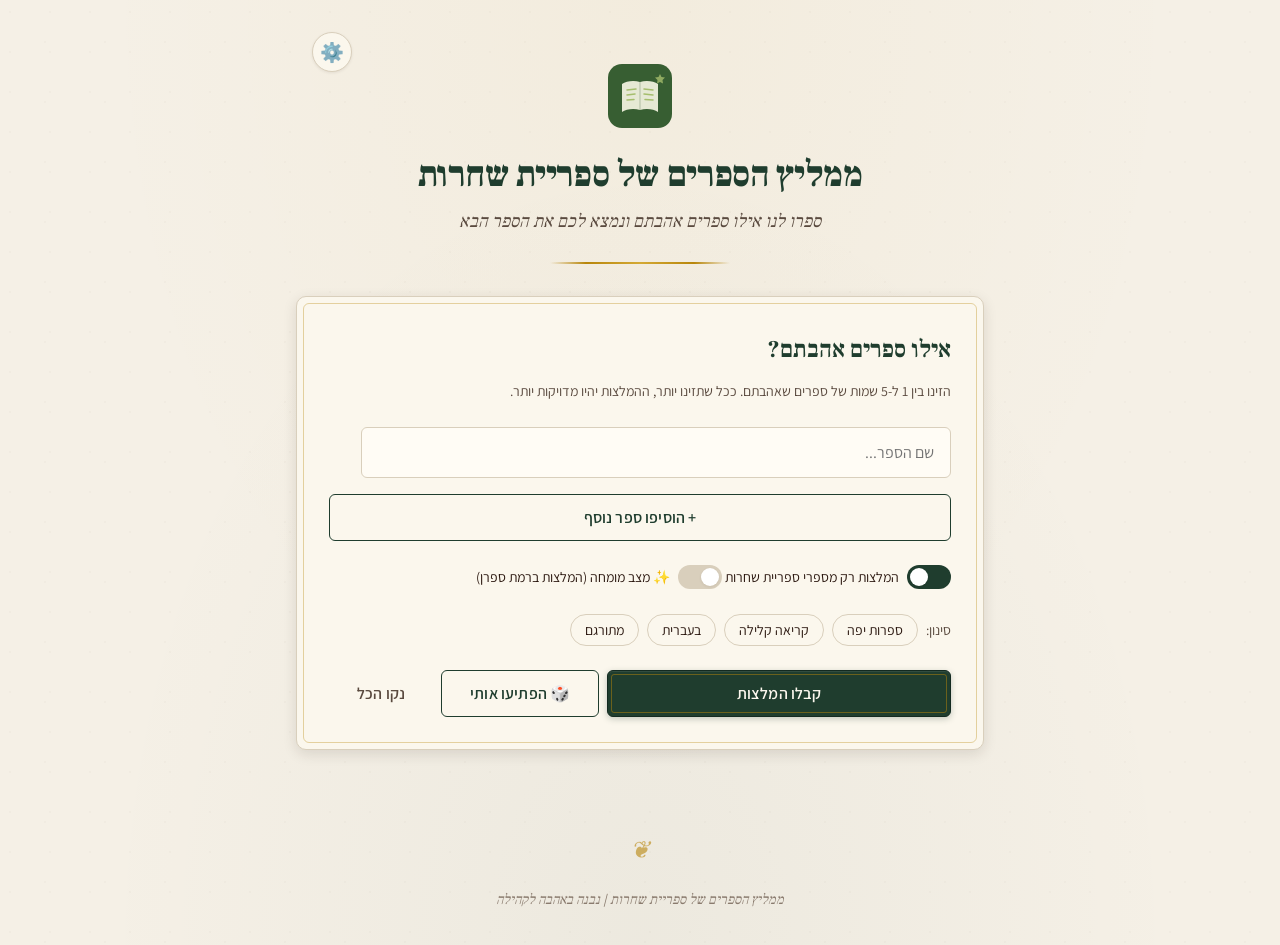
==== index.html @ 6444a29b "first comit" ====
<!DOCTYPE html>
<html lang="he" dir="rtl">
<head>
  <meta charset="UTF-8">
  <meta name="viewport" content="width=device-width, initial-scale=1.0">
  <title>ממליץ הספרים של ספריית שחרות</title>
  <link rel="preconnect" href="https://fonts.googleapis.com">
  <link rel="preconnect" href="https://fonts.gstatic.com" crossorigin>
  <link href="https://fonts.googleapis.com/css2?family=Frank+Ruhl+Libre:wght@400;500;700;900&family=Assistant:wght@400;500;600;700&display=swap" rel="stylesheet">
  <link rel="stylesheet" href="styles.css?v=4">
  <link rel="stylesheet" href="print.css" media="print">
</head>
<body>
  <div class="app">
    <!-- כותרת ראשית -->
    <header class="header">
      <button class="settings-btn" id="settingsBtn" title="הגדרות">⚙️</button>
      <div class="logo-area">
        <img src="assets/logo-placeholder.svg" alt="ספריית שחרות" class="logo" />
      </div>
      <h1>ממליץ הספרים של ספריית שחרות</h1>
      <p class="subtitle">ספרו לנו אילו ספרים אהבתם ונמצא לכם את הספר הבא</p>
    </header>

    <!-- מודאל ספר -->
    <div class="modal-overlay hidden" id="bookModal">
      <div class="modal book-modal">
        <div class="modal-header">
          <div class="book-modal-title-area">
            <h2 id="bookModalTitle"></h2>
            <p class="book-modal-author" id="bookModalAuthor"></p>
          </div>
          <button class="modal-close" id="bookModalClose">✕</button>
        </div>
        <div class="modal-body" id="bookModalBody"></div>
      </div>
    </div>

    <!-- מודאל הגדרות -->
    <div class="modal-overlay hidden" id="settingsModal">
      <div class="modal">
        <div class="modal-header">
          <h2>הגדרות מצב מומחה</h2>
          <button class="modal-close" id="modalCloseBtn">✕</button>
        </div>
        <div class="modal-body">
          <p class="modal-hint">
            מצב מומחה משתמש במודל שפה מתקדם כדי להפיק המלצות ברמת ספרן מקצועי. נדרש מפתח גישה אישי שיישמר רק בדפדפן שלכם.
          </p>
          <label class="modal-label">מפתח גישה</label>
          <input type="password" class="modal-input" id="apiKeyInput" placeholder="sk-ant-..." dir="ltr" />
          <p class="modal-warning">
            ⚠️ המפתח נשמר רק במחשב שלכם ונשלח ישירות מהדפדפן לשירות המודל. זוהי גרסת ניסוי - לפריסה ציבורית תידרש שכבת שרת ביניים.
          </p>
          <div class="modal-actions">
            <button class="btn btn-primary" id="saveKeyBtn">שמירה</button>
            <button class="btn btn-ghost" id="clearKeyBtn">מחיקת מפתח</button>
          </div>
          <p class="modal-status" id="keyStatus"></p>
        </div>
      </div>
    </div>

    <!-- אזור הזנת ספרים -->
    <main class="main">
      <section class="input-section">
        <h2>אילו ספרים אהבתם?</h2>
        <p class="input-hint">הזינו בין 1 ל-5 שמות של ספרים שאהבתם. ככל שתזינו יותר, ההמלצות יהיו מדויקות יותר.</p>

        <div class="book-inputs" id="bookInputs">
          <div class="book-input-row">
            <div class="input-wrapper">
              <input
                type="text"
                class="book-input"
                placeholder="שם הספר..."
                autocomplete="off"
                data-index="0"
              />
              <div class="autocomplete-list" data-index="0"></div>
            </div>
            <span class="match-status" data-index="0"></span>
          </div>
        </div>

        <button class="btn btn-secondary btn-add" id="addBookBtn">+ הוסיפו ספר נוסף</button>

        <div class="options-row">
          <label class="toggle-label">
            <input type="checkbox" id="libraryOnlyToggle" />
            <span class="toggle-switch"></span>
            <span class="toggle-text">המלצות רק מספרי ספריית שחרות</span>
          </label>
          <label class="toggle-label" id="aiModeWrapper">
            <input type="checkbox" id="aiModeToggle" />
            <span class="toggle-switch"></span>
            <span class="toggle-text">✨ מצב מומחה (המלצות ברמת ספרן)</span>
          </label>
        </div>

        <!-- פילטרים -->
        <div class="filters-row" id="filtersRow">
          <span class="filter-label">סינון:</span>
          <button class="filter-chip" data-filter="genre" data-value="ספרות יפה">ספרות יפה</button>
          <button class="filter-chip" data-filter="mood" data-value="קליל">קריאה קלילה</button>
          <button class="filter-chip" data-filter="language" data-value="עברית">בעברית</button>
          <button class="filter-chip" data-filter="language" data-value="translated">מתורגם</button>
        </div>

        <div class="action-row">
          <button class="btn btn-primary" id="getRecsBtn">קבלו המלצות</button>
          <button class="btn btn-secondary" id="randomBtn" title="הפתיעו אותי">🎲 הפתיעו אותי</button>
          <button class="btn btn-ghost" id="clearBtn">נקו הכל</button>
        </div>
      </section>

      <!-- מצב טעינה -->
      <section class="loading-section hidden" id="loadingSection">
        <div class="loading-spinner"></div>
        <p>מחפשים את הספרים המושלמים בשבילכם...</p>
      </section>

      <!-- תוצאות -->
      <section class="results-section hidden" id="resultsSection">
        <div class="results-header">
          <h2 id="resultsTitle">ההמלצות שלנו</h2>
          <p class="results-subtitle" id="resultsSubtitle"></p>
        </div>

        <div class="results-grid" id="resultsGrid">
          <!-- כרטיסי המלצות ייבנו דינמית -->
        </div>

        <div class="results-footer">
          <button class="btn btn-secondary" id="printBtn">🖨️ הדפסה</button>
          <button class="btn btn-ghost" id="tryAgainBtn">נסו שוב עם ספרים אחרים</button>
        </div>
      </section>

      <!-- מצב ריק / בעיה -->
      <section class="empty-section hidden" id="emptySection">
        <div class="empty-content">
          <p class="empty-icon">📚</p>
          <p class="empty-text" id="emptyText"></p>
          <button class="btn btn-secondary" id="emptyRetryBtn">נסו שוב</button>
        </div>
      </section>
    </main>

    <footer class="footer">
      <p>ממליץ הספרים של ספריית שחרות | נבנה באהבה לקהילה</p>
    </footer>
  </div>

  <!-- טעינת נתונים וקוד -->
  <script src="data/general_catalog.js"></script>
  <script src="data/local_library_merged.js?v=1"></script>
  <script src="data/embeddings_merged.js"></script>
  <script src="recommender.js?v=2"></script>
  <script src="app.js?v=17"></script>
</body>
</html>
---- styles.css ----
/* ============================================
   ממליץ הספרים של ספריית שחרות - עיצוב ראשי
   ============================================ */

/* --- משתני עיצוב : פלטת "ספרייה ישנה" --- */
:root {
  --color-bg: #f5f0e6;              /* נייר ישן */
  --color-bg-deep: #ede5d3;         /* נייר מעומעם */
  --color-surface: #fbf7ed;         /* דף ספר */
  --color-primary: #1f3d2e;         /* ירוק יער */
  --color-primary-light: #e6ebe2;
  --color-primary-dark: #142a20;
  --color-accent: #b8860b;          /* זהב עתיק */
  --color-accent-light: #d4a935;
  --color-accent-dark: #8a6508;
  --color-text: #2b1810;            /* חום כהה */
  --color-text-light: #5a4a3f;
  --color-text-muted: #8a7b6e;
  --color-border: #d9cfbc;
  --color-border-light: #e8ddc7;
  --color-success: #1f3d2e;
  --color-warning: #b8860b;
  --color-error: #8b2e1f;
  --color-library-badge: #1f3d2e;

  --radius-sm: 4px;
  --radius-md: 6px;
  --radius-lg: 10px;
  --shadow-sm: 0 1px 3px rgba(43,24,16,0.08);
  --shadow-md: 0 4px 14px rgba(43,24,16,0.12);
  --shadow-lg: 0 12px 36px rgba(43,24,16,0.18);
  --shadow-book: 0 2px 4px rgba(43,24,16,0.08), 0 12px 28px rgba(43,24,16,0.15);

  --font-main: "Assistant", "Segoe UI", "Arial", sans-serif;
  --font-serif: "Frank Ruhl Libre", "David", "Times New Roman", serif;
  --font-size-sm: 0.875rem;
  --font-size-base: 1rem;
  --font-size-lg: 1.125rem;
  --font-size-xl: 1.5rem;
  --font-size-2xl: 2.25rem;

  --space-xs: 0.25rem;
  --space-sm: 0.5rem;
  --space-md: 1rem;
  --space-lg: 1.5rem;
  --space-xl: 2rem;
  --space-2xl: 3rem;
}

/* --- איפוס ובסיס --- */
*, *::before, *::after {
  box-sizing: border-box;
  margin: 0;
  padding: 0;
}

html {
  font-size: 16px;
}

body {
  font-family: var(--font-main);
  background-color: var(--color-bg);
  background-image:
    radial-gradient(ellipse at top, rgba(184,134,11,0.04), transparent 60%),
    radial-gradient(ellipse at bottom, rgba(31,61,46,0.04), transparent 60%),
    /* טקסטורת נייר עדינה - נקודות פיזור */
    radial-gradient(circle at 25% 30%, rgba(43,24,16,0.02) 1px, transparent 1px),
    radial-gradient(circle at 75% 70%, rgba(43,24,16,0.02) 1px, transparent 1px);
  background-size: 100% 100%, 100% 100%, 40px 40px, 60px 60px;
  color: var(--color-text);
  line-height: 1.75;
  direction: rtl;
  min-height: 100vh;
}

/* --- מבנה כללי --- */
.app {
  max-width: 720px;
  margin: 0 auto;
  padding: var(--space-md);
  min-height: 100vh;
  display: flex;
  flex-direction: column;
}

/* --- כותרת --- */
.header {
  text-align: center;
  padding: var(--space-2xl) 0 var(--space-xl);
  position: relative;
}

.header::after {
  content: "";
  display: block;
  width: 180px;
  max-width: 60%;
  height: 2px;
  margin: var(--space-lg) auto 0;
  background: linear-gradient(
    to left,
    transparent 0%,
    var(--color-accent) 20%,
    var(--color-accent-light) 50%,
    var(--color-accent) 80%,
    transparent 100%
  );
  position: relative;
}

.logo-area {
  margin-bottom: var(--space-md);
}

.logo {
  width: 64px;
  height: 64px;
  filter: sepia(0.2);
}

.header h1 {
  font-family: var(--font-serif);
  font-size: var(--font-size-2xl);
  color: var(--color-primary);
  font-weight: 900;
  margin-bottom: var(--space-sm);
  line-height: 1.25;
  letter-spacing: -0.01em;
}

.subtitle {
  color: var(--color-text-light);
  font-size: var(--font-size-lg);
  font-style: italic;
  font-family: var(--font-serif);
  font-weight: 400;
}

/* --- חלק ראשי --- */
.main {
  flex: 1;
}

.input-section {
  background: var(--color-surface);
  border-radius: var(--radius-lg);
  padding: var(--space-xl);
  box-shadow: var(--shadow-md);
  border: 1px solid var(--color-border);
  position: relative;
}

/* מסגרת כפולה בסגנון ספר קלאסי */
.input-section::before {
  content: "";
  position: absolute;
  inset: 6px;
  border: 1px solid var(--color-accent);
  border-radius: calc(var(--radius-lg) - 4px);
  opacity: 0.35;
  pointer-events: none;
}

.input-section h2 {
  font-family: var(--font-serif);
  font-size: var(--font-size-xl);
  color: var(--color-primary);
  font-weight: 700;
  margin-bottom: var(--space-sm);
  position: relative;
}

.input-hint {
  color: var(--color-text-light);
  font-size: var(--font-size-sm);
  margin-bottom: var(--space-lg);
}

/* --- שדות הזנה --- */
.book-inputs {
  display: flex;
  flex-direction: column;
  gap: var(--space-md);
  margin-bottom: var(--space-md);
}

.book-input-row {
  display: flex;
  align-items: center;
  gap: var(--space-sm);
}

.input-wrapper {
  flex: 1;
  position: relative;
}

.book-input {
  width: 100%;
  padding: 14px 16px;
  font-size: var(--font-size-base);
  font-family: var(--font-main);
  border: 1.5px solid var(--color-border);
  border-radius: var(--radius-md);
  background: #fffcf5;
  color: var(--color-text);
  transition: all 0.25s ease;
  direction: rtl;
}

.book-input:focus {
  outline: none;
  border-color: var(--color-accent);
  box-shadow: 0 0 0 3px rgba(184,134,11,0.15), inset 0 1px 2px rgba(43,24,16,0.04);
  background: #ffffff;
}

.book-input.matched {
  border-color: var(--color-success);
}

.book-input.not-matched {
  border-color: var(--color-warning);
}

.match-status {
  font-size: var(--font-size-sm);
  min-width: 24px;
  text-align: center;
}

/* --- אוטוקומפליט --- */
.autocomplete-list {
  position: absolute;
  top: 100%;
  right: 0;
  left: 0;
  background: var(--color-surface);
  border: 1px solid var(--color-border);
  border-radius: var(--radius-sm);
  box-shadow: var(--shadow-md);
  z-index: 100;
  max-height: 200px;
  overflow-y: auto;
  display: none;
}

.autocomplete-list.visible {
  display: block;
}

.autocomplete-item {
  padding: 10px 14px;
  cursor: pointer;
  font-size: var(--font-size-sm);
  border-bottom: 1px solid var(--color-border-light);
  transition: background 0.15s;
}

.autocomplete-item:last-child {
  border-bottom: none;
}

.autocomplete-item:hover,
.autocomplete-item.active {
  background: var(--color-primary-light);
}

.autocomplete-item .ac-title {
  font-weight: 600;
}

.autocomplete-item .ac-author {
  color: var(--color-text-light);
  margin-right: var(--space-sm);
}

.autocomplete-item .ac-library {
  color: var(--color-library-badge);
  font-size: 0.75rem;
  margin-right: var(--space-xs);
}

/* --- כפתורים --- */
.btn {
  padding: 12px 28px;
  font-size: var(--font-size-base);
  font-family: var(--font-main);
  border: none;
  border-radius: var(--radius-md);
  cursor: pointer;
  transition: all 0.25s ease;
  font-weight: 600;
  white-space: nowrap;
  letter-spacing: 0.01em;
}

.btn-primary {
  background: var(--color-primary);
  color: #fbf7ed;
  box-shadow: 0 2px 6px rgba(31,61,46,0.25), inset 0 1px 0 rgba(255,255,255,0.08);
  border: 1px solid var(--color-primary-dark);
  position: relative;
}

.btn-primary::after {
  content: "";
  position: absolute;
  inset: 3px;
  border: 1px solid rgba(184,134,11,0.5);
  border-radius: 3px;
  pointer-events: none;
  transition: border-color 0.25s;
}

.btn-primary:hover {
  background: var(--color-primary-dark);
  box-shadow: 0 6px 16px rgba(31,61,46,0.35), inset 0 1px 0 rgba(255,255,255,0.1);
  transform: translateY(-1px);
}

.btn-primary:hover::after {
  border-color: rgba(212,169,53,0.8);
}

.btn-secondary {
  background: transparent;
  color: var(--color-primary);
  border: 1.5px solid var(--color-primary);
}

.btn-secondary:hover {
  background: var(--color-primary-light);
  border-color: var(--color-primary-dark);
}

.btn-ghost {
  background: transparent;
  color: var(--color-text-light);
}

.btn-ghost:hover {
  background: var(--color-border-light);
  color: var(--color-text);
}

.btn-add {
  width: 100%;
  margin-bottom: var(--space-lg);
}

/* --- מתג ספרייה בלבד --- */
.options-row {
  margin-bottom: var(--space-md);
}

.toggle-label {
  display: inline-flex;
  align-items: center;
  gap: var(--space-sm);
  cursor: pointer;
  font-size: var(--font-size-sm);
  user-select: none;
}

.toggle-label input[type="checkbox"] {
  display: none;
}

.toggle-switch {
  width: 44px;
  height: 24px;
  background: var(--color-border);
  border-radius: 12px;
  position: relative;
  transition: background 0.2s;
  flex-shrink: 0;
}

.toggle-switch::after {
  content: "";
  position: absolute;
  top: 3px;
  right: 3px;
  width: 18px;
  height: 18px;
  background: white;
  border-radius: 50%;
  transition: transform 0.2s;
  box-shadow: var(--shadow-sm);
}

.toggle-label input:checked + .toggle-switch {
  background: var(--color-primary);
}

.toggle-label input:checked + .toggle-switch::after {
  transform: translateX(-20px);
}

.toggle-text {
  color: var(--color-text);
}

/* --- פילטרים --- */
.filters-row {
  display: flex;
  align-items: center;
  gap: var(--space-sm);
  flex-wrap: wrap;
  margin-bottom: var(--space-lg);
}

.filter-label {
  font-size: var(--font-size-sm);
  color: var(--color-text-light);
}

.filter-chip {
  padding: 6px 14px;
  font-size: var(--font-size-sm);
  font-family: var(--font-main);
  background: var(--color-surface);
  border: 1px solid var(--color-border);
  border-radius: 20px;
  cursor: pointer;
  transition: all 0.2s;
  color: var(--color-text);
}

.filter-chip:hover {
  border-color: var(--color-primary);
  color: var(--color-primary);
}

.filter-chip.active {
  background: var(--color-primary);
  color: white;
  border-color: var(--color-primary);
}

/* --- שורת פעולות --- */
.action-row {
  display: flex;
  gap: var(--space-sm);
  flex-wrap: wrap;
}

.action-row .btn-primary {
  flex: 1;
  min-width: 160px;
}

/* --- מצב טעינה --- */
.loading-section {
  text-align: center;
  padding: var(--space-2xl);
}

.loading-spinner {
  width: 40px;
  height: 40px;
  border: 4px solid var(--color-border);
  border-top-color: var(--color-primary);
  border-radius: 50%;
  margin: 0 auto var(--space-md);
  animation: spin 0.8s linear infinite;
}

@keyframes spin {
  to { transform: rotate(360deg); }
}

.loading-section p {
  color: var(--color-text-light);
  font-size: var(--font-size-lg);
}

/* --- תוצאות --- */
.results-section {
  margin-top: var(--space-xl);
}

.results-header {
  text-align: center;
  margin-bottom: var(--space-xl);
}

.results-header h2 {
  font-family: var(--font-serif);
  font-size: var(--font-size-2xl);
  color: var(--color-primary);
  font-weight: 900;
}

.results-header::after {
  content: "";
  display: block;
  width: 140px;
  max-width: 50%;
  height: 2px;
  margin: var(--space-md) auto 0;
  background: linear-gradient(
    to left,
    transparent, var(--color-accent), transparent
  );
}

.results-subtitle {
  color: var(--color-text-light);
  font-size: var(--font-size-sm);
  margin-top: var(--space-xs);
}

.results-grid {
  display: flex;
  flex-direction: column;
  gap: var(--space-md);
}

/* --- כרטיס המלצה: אסתטיקת ספר עתיק --- */
.rec-card {
  background: var(--color-surface);
  background-image:
    linear-gradient(135deg, rgba(184,134,11,0.02) 0%, transparent 40%),
    linear-gradient(315deg, rgba(31,61,46,0.015) 0%, transparent 40%);
  border-radius: var(--radius-md);
  padding: var(--space-xl) var(--space-xl) var(--space-lg) calc(var(--space-xl) + 14px);
  box-shadow: var(--shadow-book);
  border: 1px solid var(--color-border);
  position: relative;
  transition: all 0.35s cubic-bezier(0.2, 0.8, 0.2, 1);
  overflow: hidden;
  animation: cardRise 0.6s cubic-bezier(0.2, 0.8, 0.2, 1) backwards;
}

.rec-card:nth-child(1) { animation-delay: 0.05s; }
.rec-card:nth-child(2) { animation-delay: 0.18s; }
.rec-card:nth-child(3) { animation-delay: 0.31s; }

@keyframes cardRise {
  from {
    opacity: 0;
    transform: translateY(24px);
  }
  to {
    opacity: 1;
    transform: translateY(0);
  }
}

/* שדרת ספר דקורטיבית בצד ימין */
.rec-card::before {
  content: "";
  position: absolute;
  top: 0;
  right: 0;
  bottom: 0;
  width: 6px;
  background: linear-gradient(
    to bottom,
    var(--color-primary) 0%,
    var(--color-primary-dark) 50%,
    var(--color-primary) 100%
  );
  box-shadow: inset -1px 0 0 rgba(184,134,11,0.4), inset 1px 0 0 rgba(0,0,0,0.2);
}

/* מסגרת פנימית זהב */
.rec-card::after {
  content: "";
  position: absolute;
  top: 10px;
  right: 16px;
  bottom: 10px;
  left: 10px;
  border: 1px solid var(--color-accent);
  border-radius: 3px;
  opacity: 0.25;
  pointer-events: none;
  transition: opacity 0.35s;
}

.rec-card:hover {
  box-shadow: 0 4px 8px rgba(43,24,16,0.1), 0 20px 44px rgba(43,24,16,0.22);
  transform: translateY(-4px);
  border-color: var(--color-accent);
}

.rec-card:hover::after {
  opacity: 0.6;
}

.rec-card-header {
  display: flex;
  justify-content: space-between;
  align-items: flex-start;
  gap: var(--space-md);
  margin-bottom: var(--space-sm);
  position: relative;
}

.rec-card-title {
  font-family: var(--font-serif);
  font-size: 1.35rem;
  font-weight: 700;
  color: var(--color-primary-dark);
  line-height: 1.3;
  letter-spacing: -0.005em;
}

.rec-card-author {
  color: var(--color-text-light);
  font-size: var(--font-size-sm);
  font-style: italic;
  font-family: var(--font-serif);
  margin-bottom: var(--space-md);
  padding-bottom: var(--space-md);
  border-bottom: 1px dashed var(--color-border);
  position: relative;
}

.rec-card-author::before {
  content: "✦";
  color: var(--color-accent);
  margin-left: 6px;
  font-size: 0.7em;
  vertical-align: 2px;
}

.rec-card-rank {
  width: 38px;
  height: 38px;
  background: radial-gradient(circle at 30% 30%, var(--color-accent-light), var(--color-accent-dark));
  color: #fbf7ed;
  border-radius: 50%;
  display: flex;
  align-items: center;
  justify-content: center;
  font-family: var(--font-serif);
  font-weight: 900;
  font-size: 1rem;
  flex-shrink: 0;
  box-shadow:
    0 2px 4px rgba(43,24,16,0.3),
    inset 0 1px 0 rgba(255,255,255,0.4),
    inset 0 -1px 0 rgba(0,0,0,0.2),
    0 0 0 2px var(--color-surface),
    0 0 0 3px var(--color-accent);
}

.rec-card-tags {
  display: flex;
  flex-wrap: wrap;
  gap: var(--space-xs);
  margin-bottom: var(--space-sm);
}

.rec-tag {
  padding: 3px 12px;
  font-size: 0.72rem;
  background: transparent;
  color: var(--color-text-light);
  border: 1px solid var(--color-border);
  border-radius: 12px;
  letter-spacing: 0.02em;
  text-transform: uppercase;
}

.rec-tag.library-tag {
  background: rgba(31,61,46,0.08);
  color: var(--color-library-badge);
  border-color: var(--color-primary);
  font-weight: 600;
}

.rec-tag.sub-genre-tag {
  background: rgba(184,134,11,0.1);
  color: var(--color-accent-dark);
  border-color: var(--color-accent);
  font-weight: 600;
}

.rec-card-reason {
  color: var(--color-text);
  font-size: var(--font-size-sm);
  line-height: 1.75;
  padding: var(--space-md) var(--space-md);
  background: rgba(184,134,11,0.06);
  border-radius: var(--radius-sm);
  border-right: 3px solid var(--color-accent);
  font-style: italic;
  font-family: var(--font-serif);
  position: relative;
}

.rec-card-reason::before {
  content: "״";
  position: absolute;
  top: -4px;
  right: 8px;
  font-family: var(--font-serif);
  font-size: 2rem;
  color: var(--color-accent);
  opacity: 0.35;
  line-height: 1;
}

.rec-card-description {
  margin-top: var(--space-md);
  padding: var(--space-md) var(--space-md);
  background: rgba(31,61,46,0.04);
  border-radius: var(--radius-sm);
  border-right: 2px solid var(--color-primary-light);
}

.rec-card-description .desc-text {
  color: var(--color-text-light);
  font-size: var(--font-size-sm);
  line-height: 1.75;
  margin: 0;
}

.rec-card-description .desc-toggle {
  background: none;
  border: none;
  color: var(--color-primary);
  font-size: 0.75rem;
  font-weight: 600;
  cursor: pointer;
  padding: 0;
  margin-top: 4px;
  font-family: inherit;
}

.rec-card-description .desc-toggle:hover {
  text-decoration: underline;
}

.rec-card-shelf {
  margin-top: var(--space-sm);
  font-size: 0.75rem;
  color: var(--color-primary);
  font-weight: 600;
}

/* --- תוצאות - פוטר --- */
.results-footer {
  display: flex;
  justify-content: center;
  gap: var(--space-sm);
  margin-top: var(--space-xl);
  flex-wrap: wrap;
}

/* --- כפתור הגדרות --- */
.settings-btn {
  position: absolute;
  top: var(--space-md);
  left: var(--space-md);
  background: var(--color-surface);
  border: 1px solid var(--color-border);
  border-radius: 50%;
  width: 40px;
  height: 40px;
  font-size: 1.2rem;
  cursor: pointer;
  box-shadow: var(--shadow-sm);
  transition: transform 0.2s, box-shadow 0.2s;
}
.settings-btn:hover {
  transform: rotate(30deg);
  box-shadow: var(--shadow-md);
}
.header {
  position: relative;
}

/* --- מודאל --- */
.modal-overlay {
  position: fixed;
  inset: 0;
  background: rgba(0,0,0,0.5);
  display: flex;
  align-items: center;
  justify-content: center;
  z-index: 1000;
  padding: var(--space-md);
}
.modal-overlay.hidden {
  display: none;
}
.modal {
  background: var(--color-surface);
  border-radius: var(--radius-lg);
  max-width: 500px;
  width: 100%;
  box-shadow: var(--shadow-lg, 0 10px 40px rgba(0,0,0,0.2));
  max-height: 90vh;
  overflow-y: auto;
}
.modal-header {
  display: flex;
  justify-content: space-between;
  align-items: center;
  padding: var(--space-lg);
  border-bottom: 1px solid var(--color-border);
}
.modal-header h2 {
  margin: 0;
  font-size: 1.3rem;
}
.modal-close {
  background: none;
  border: none;
  font-size: 1.3rem;
  cursor: pointer;
  color: var(--color-text-light);
}
.modal-body {
  padding: var(--space-lg);
}
.modal-hint {
  color: var(--color-text-light);
  line-height: 1.7;
  margin-bottom: var(--space-md);
}
.modal-label {
  display: block;
  font-weight: 600;
  margin-bottom: var(--space-xs);
}
.modal-input {
  width: 100%;
  padding: var(--space-sm) var(--space-md);
  border: 1px solid var(--color-border);
  border-radius: var(--radius-sm);
  font-family: monospace;
  font-size: 0.85rem;
  box-sizing: border-box;
}
.modal-warning {
  background: #fff8e1;
  border-right: 3px solid var(--color-warning);
  padding: var(--space-sm) var(--space-md);
  border-radius: var(--radius-sm);
  font-size: 0.85rem;
  margin: var(--space-md) 0;
  line-height: 1.6;
}
.modal-actions {
  display: flex;
  gap: var(--space-sm);
  margin-top: var(--space-md);
}
.modal-status {
  margin-top: var(--space-sm);
  font-size: 0.85rem;
  color: var(--color-success);
  min-height: 1.2em;
}
.modal-status.error {
  color: var(--color-error);
}

/* --- מצב מומחה --- */
.ai-rec-card {
  border-right: 4px solid #9b59b6;
}
.ai-badge {
  display: inline-block;
  background: linear-gradient(135deg, #9b59b6, #6a4c93);
  color: white;
  padding: 2px 8px;
  border-radius: 10px;
  font-size: 0.7rem;
  font-weight: 700;
  margin-right: var(--space-xs);
}

/* --- מצב ריק --- */
.empty-section {
  margin-top: var(--space-xl);
}

.empty-content {
  text-align: center;
  padding: var(--space-2xl);
  background: var(--color-surface);
  border-radius: var(--radius-lg);
  box-shadow: var(--shadow-sm);
}

.empty-icon {
  font-size: 3rem;
  margin-bottom: var(--space-md);
}

.empty-text {
  color: var(--color-text-light);
  font-size: var(--font-size-lg);
  margin-bottom: var(--space-lg);
  line-height: 1.7;
}

/* --- פוטר --- */
.footer {
  text-align: center;
  padding: var(--space-xl) 0 var(--space-md);
  color: var(--color-text-muted);
  font-size: var(--font-size-sm);
  font-family: var(--font-serif);
  font-style: italic;
  position: relative;
  margin-top: var(--space-2xl);
}

.footer::before {
  content: "❦";
  display: block;
  color: var(--color-accent);
  font-size: 1.5rem;
  margin-bottom: var(--space-md);
  opacity: 0.6;
}

/* --- עזר --- */
.hidden {
  display: none !important;
}

/* --- רספונסיבי --- */
@media (max-width: 600px) {
  .header h1 {
    font-size: 1.5rem;
  }

  .subtitle {
    font-size: var(--font-size-base);
  }

  .input-section {
    padding: var(--space-lg) var(--space-md);
  }

  .action-row {
    flex-direction: column;
  }

  .action-row .btn {
    width: 100%;
  }

  .rec-card {
    padding: var(--space-md);
  }

  .filters-row {
    gap: var(--space-xs);
  }
}

/* ============================================
   ספרים דומים — strip בכרטיס
   ============================================ */

.rec-card-similar {
  display: flex;
  flex-wrap: wrap;
  align-items: center;
  gap: 5px;
  margin-top: var(--space-sm);
  padding-top: var(--space-sm);
  border-top: 1px dashed var(--color-border);
}

.similar-label {
  font-size: 0.7rem;
  color: var(--color-text-muted);
  flex-shrink: 0;
  margin-left: 2px;
  font-style: italic;
}

.similar-chip {
  display: inline-block;
  background: var(--color-bg-deep);
  border: 1px solid var(--color-border);
  border-radius: var(--radius-sm);
  padding: 2px 8px;
  font-size: 0.7rem;
  color: var(--color-primary);
  cursor: pointer;
  font-family: var(--font-main);
  transition: background 0.15s, border-color 0.15s, color 0.15s;
  white-space: nowrap;
  max-width: 160px;
  overflow: hidden;
  text-overflow: ellipsis;
  line-height: 1.6;
}

.similar-chip:hover {
  background: var(--color-primary-light);
  border-color: var(--color-primary);
  color: var(--color-primary-dark);
}

/* ============================================
   מודאל ספר
   ============================================ */

.book-modal {
  max-width: 560px;
  width: 92vw;
  max-height: 82vh;
  overflow-y: auto;
}

.book-modal-title-area {
  flex: 1;
  min-width: 0;
}

.book-modal-title-area h2 {
  font-family: var(--font-serif);
  font-size: 1.3rem;
  font-weight: 700;
  color: var(--color-text);
  line-height: 1.3;
  margin-bottom: 2px;
}

.book-modal-author {
  color: var(--color-text-light);
  font-size: var(--font-size-sm);
  font-style: italic;
  margin: 0;
}

.book-modal-author::before {
  content: "✦";
  color: var(--color-accent);
  margin-left: 5px;
}

.book-modal-tags {
  display: flex;
  flex-wrap: wrap;
  gap: var(--space-xs);
  margin-bottom: var(--space-sm);
}

.book-modal-shelf {
  font-size: 0.8rem;
  color: var(--color-primary);
  margin-bottom: var(--space-sm);
}

.book-modal-desc {
  padding: var(--space-md);
  background: rgba(31,61,46,0.04);
  border-radius: var(--radius-md);
  border-right: 2px solid var(--color-primary-light);
  margin-bottom: var(--space-md);
}

.book-modal-desc p {
  color: var(--color-text-light);
  font-size: var(--font-size-sm);
  line-height: 1.8;
  margin: 0;
}

.book-modal-similar {
  border-top: 1px dashed var(--color-border);
  padding-top: var(--space-sm);
}

.similar-section-label {
  font-size: 0.72rem;
  color: var(--color-text-muted);
  font-style: italic;
  margin-bottom: 6px;
}

.similar-chips-row {
  display: flex;
  flex-wrap: wrap;
  gap: 5px;
}
---- print.css ----
/* עיצוב להדפסה */
@media print {
  body {
    background: white;
    font-size: 12pt;
  }

  .app {
    max-width: 100%;
    padding: 0;
  }

  .header {
    padding: 1rem 0;
  }

  .logo {
    width: 40px;
    height: 40px;
  }

  .input-section,
  .loading-section,
  .empty-section,
  .results-footer,
  .footer,
  .filters-row,
  .action-row,
  .btn-add,
  .options-row {
    display: none !important;
  }

  .results-section {
    margin-top: 0 !important;
  }

  .rec-card {
    break-inside: avoid;
    box-shadow: none;
    border: 1px solid #ccc;
    margin-bottom: 0.5rem;
  }

  .rec-card:hover {
    box-shadow: none;
  }
}
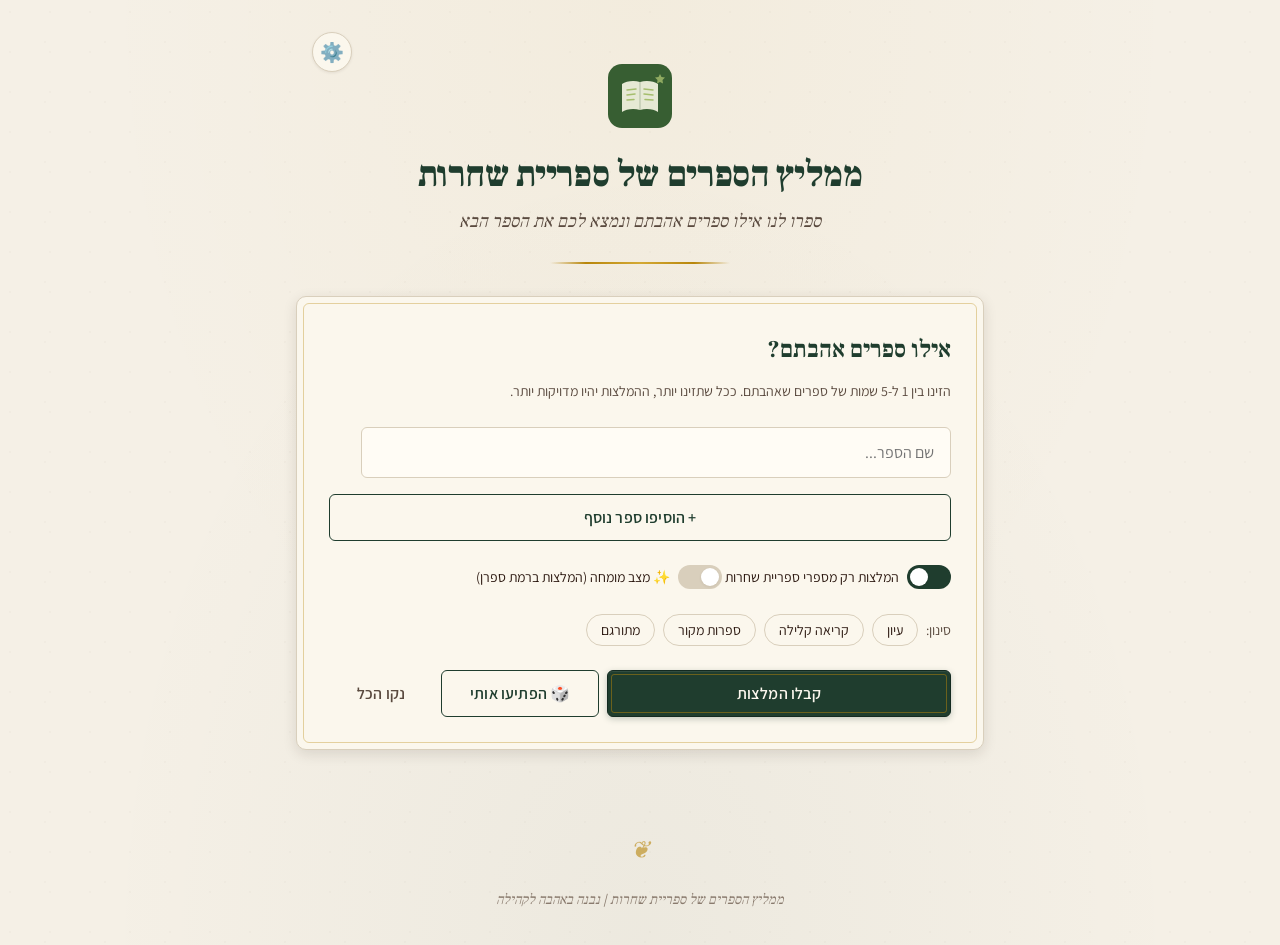
==== commit 068b43dd: "filters: replace ספרות יפה with עיון, בעברית with ספרות מקור" ====
--- a/index.html
+++ b/index.html
@@ -101,9 +101,9 @@
         <!-- פילטרים -->
         <div class="filters-row" id="filtersRow">
           <span class="filter-label">סינון:</span>
-          <button class="filter-chip" data-filter="genre" data-value="ספרות יפה">ספרות יפה</button>
+          <button class="filter-chip" data-filter="genre" data-value="עיון">עיון</button>
           <button class="filter-chip" data-filter="mood" data-value="קליל">קריאה קלילה</button>
-          <button class="filter-chip" data-filter="language" data-value="עברית">בעברית</button>
+          <button class="filter-chip" data-filter="origin" data-value="ישראלית">ספרות מקור</button>
           <button class="filter-chip" data-filter="language" data-value="translated">מתורגם</button>
         </div>
 
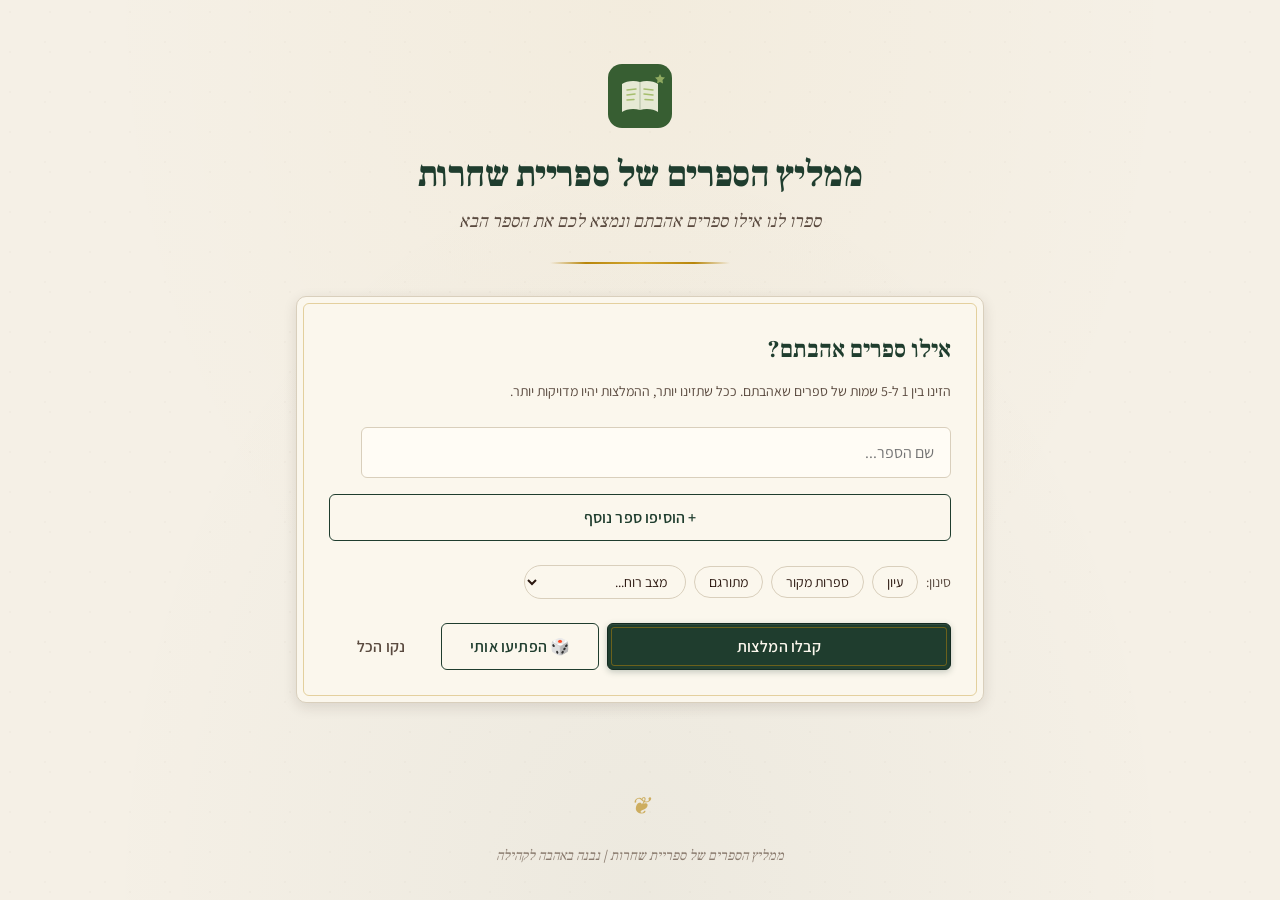
==== commit 25bec2a6: "UI: הסרת toggles מומחה וספרייה, הוספת תפריט מצב רוח - הוסר toggle "המלצות רק מספריית שחרות" - הוסר t" ====
--- a/index.html
+++ b/index.html
@@ -14,7 +14,6 @@
   <div class="app">
     <!-- כותרת ראשית -->
     <header class="header">
-      <button class="settings-btn" id="settingsBtn" title="הגדרות">⚙️</button>
       <div class="logo-area">
         <img src="assets/logo-placeholder.svg" alt="ספריית שחרות" class="logo" />
       </div>
@@ -33,31 +32,6 @@
           <button class="modal-close" id="bookModalClose">✕</button>
         </div>
         <div class="modal-body" id="bookModalBody"></div>
-      </div>
-    </div>
-
-    <!-- מודאל הגדרות -->
-    <div class="modal-overlay hidden" id="settingsModal">
-      <div class="modal">
-        <div class="modal-header">
-          <h2>הגדרות מצב מומחה</h2>
-          <button class="modal-close" id="modalCloseBtn">✕</button>
-        </div>
-        <div class="modal-body">
-          <p class="modal-hint">
-            מצב מומחה משתמש במודל שפה מתקדם כדי להפיק המלצות ברמת ספרן מקצועי. נדרש מפתח גישה אישי שיישמר רק בדפדפן שלכם.
-          </p>
-          <label class="modal-label">מפתח גישה</label>
-          <input type="password" class="modal-input" id="apiKeyInput" placeholder="sk-ant-..." dir="ltr" />
-          <p class="modal-warning">
-            ⚠️ המפתח נשמר רק במחשב שלכם ונשלח ישירות מהדפדפן לשירות המודל. זוהי גרסת ניסוי - לפריסה ציבורית תידרש שכבת שרת ביניים.
-          </p>
-          <div class="modal-actions">
-            <button class="btn btn-primary" id="saveKeyBtn">שמירה</button>
-            <button class="btn btn-ghost" id="clearKeyBtn">מחיקת מפתח</button>
-          </div>
-          <p class="modal-status" id="keyStatus"></p>
-        </div>
       </div>
     </div>
 
@@ -85,26 +59,33 @@
 
         <button class="btn btn-secondary btn-add" id="addBookBtn">+ הוסיפו ספר נוסף</button>
 
-        <div class="options-row">
-          <label class="toggle-label">
-            <input type="checkbox" id="libraryOnlyToggle" />
-            <span class="toggle-switch"></span>
-            <span class="toggle-text">המלצות רק מספרי ספריית שחרות</span>
-          </label>
-          <label class="toggle-label" id="aiModeWrapper">
-            <input type="checkbox" id="aiModeToggle" />
-            <span class="toggle-switch"></span>
-            <span class="toggle-text">✨ מצב מומחה (המלצות ברמת ספרן)</span>
-          </label>
-        </div>
-
         <!-- פילטרים -->
         <div class="filters-row" id="filtersRow">
           <span class="filter-label">סינון:</span>
           <button class="filter-chip" data-filter="genre" data-value="עיון">עיון</button>
-          <button class="filter-chip" data-filter="mood" data-value="קליל">קריאה קלילה</button>
           <button class="filter-chip" data-filter="origin" data-value="ישראלית">ספרות מקור</button>
           <button class="filter-chip" data-filter="language" data-value="translated">מתורגם</button>
+          <select class="filter-select" id="moodSelect">
+            <option value="">מצב רוח...</option>
+            <option value="אבסורדי וייחודי">אבסורדי וייחודי</option>
+            <option value="אינטנסיבי ומציף">אינטנסיבי ומציף</option>
+            <option value="אפי ועשיר">אפי ועשיר</option>
+            <option value="אקשן ועוצמה">אקשן ועוצמה</option>
+            <option value="דיסטופי">דיסטופי</option>
+            <option value="הומוריסטי">הומוריסטי</option>
+            <option value="כבד ומעמיק">כבד ומעמיק</option>
+            <option value="מחמם לב">מחמם לב</option>
+            <option value="מסתורי ואטמוספרי">מסתורי ואטמוספרי</option>
+            <option value="מפחיד ומאיים">מפחיד ומאיים</option>
+            <option value="מרגש ומעורר השראה">מרגש ומעורר השראה</option>
+            <option value="מתח וסאספנס">מתח וסאספנס</option>
+            <option value="נוסטלגי ומרגיע">נוסטלגי ומרגיע</option>
+            <option value="עצוב ומרגש">עצוב ומרגש</option>
+            <option value="פילוסופי-רעיוני">פילוסופי-רעיוני</option>
+            <option value="פנימי ואינטרוספקטיבי">פנימי ואינטרוספקטיבי</option>
+            <option value="קליל ומהנה">קליל ומהנה</option>
+            <option value="רומנטי">רומנטי</option>
+          </select>
         </div>
 
         <div class="action-row">
--- a/styles.css
+++ b/styles.css
@@ -440,6 +440,28 @@
   border-color: var(--color-primary);
 }
 
+.filter-select {
+  padding: 6px 14px;
+  font-size: var(--font-size-sm);
+  font-family: var(--font-main);
+  background: var(--color-surface);
+  border: 1px solid var(--color-border);
+  border-radius: 20px;
+  cursor: pointer;
+  color: var(--color-text);
+  direction: rtl;
+  transition: border-color 0.2s;
+}
+
+.filter-select:hover {
+  border-color: var(--color-primary);
+}
+
+.filter-select:focus {
+  outline: none;
+  border-color: var(--color-primary);
+}
+
 /* --- שורת פעולות --- */
 .action-row {
   display: flex;
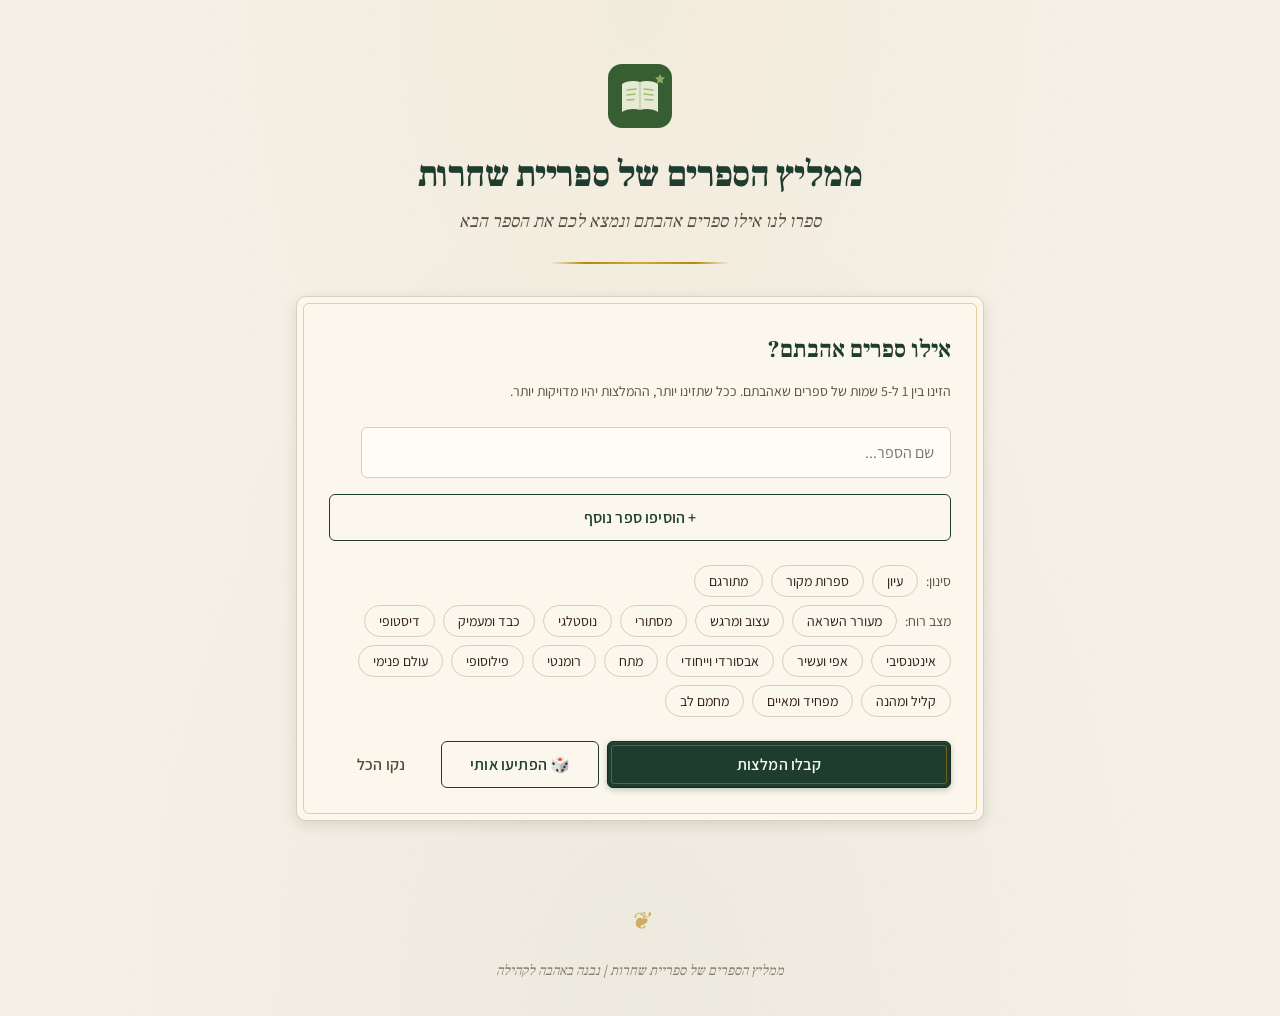
==== commit cc810d6d: "UI: chips row for mood + rename mood values in data - Renamed 9 mood values across 1858 books - Repl" ====
--- a/index.html
+++ b/index.html
@@ -65,27 +65,25 @@
           <button class="filter-chip" data-filter="genre" data-value="עיון">עיון</button>
           <button class="filter-chip" data-filter="origin" data-value="ישראלית">ספרות מקור</button>
           <button class="filter-chip" data-filter="language" data-value="translated">מתורגם</button>
-          <select class="filter-select" id="moodSelect">
-            <option value="">מצב רוח...</option>
-            <option value="אבסורדי וייחודי">אבסורדי וייחודי</option>
-            <option value="אינטנסיבי ומציף">אינטנסיבי ומציף</option>
-            <option value="אפי ועשיר">אפי ועשיר</option>
-            <option value="אקשן ועוצמה">אקשן ועוצמה</option>
-            <option value="דיסטופי">דיסטופי</option>
-            <option value="הומוריסטי">הומוריסטי</option>
-            <option value="כבד ומעמיק">כבד ומעמיק</option>
-            <option value="מחמם לב">מחמם לב</option>
-            <option value="מסתורי ואטמוספרי">מסתורי ואטמוספרי</option>
-            <option value="מפחיד ומאיים">מפחיד ומאיים</option>
-            <option value="מרגש ומעורר השראה">מרגש ומעורר השראה</option>
-            <option value="מתח וסאספנס">מתח וסאספנס</option>
-            <option value="נוסטלגי ומרגיע">נוסטלגי ומרגיע</option>
-            <option value="עצוב ומרגש">עצוב ומרגש</option>
-            <option value="פילוסופי-רעיוני">פילוסופי-רעיוני</option>
-            <option value="פנימי ואינטרוספקטיבי">פנימי ואינטרוספקטיבי</option>
-            <option value="קליל ומהנה">קליל ומהנה</option>
-            <option value="רומנטי">רומנטי</option>
-          </select>
+        </div>
+        <div class="filters-row" id="moodRow">
+          <span class="filter-label">מצב רוח:</span>
+          <button class="filter-chip" data-filter="mood" data-value="מעורר השראה">מעורר השראה</button>
+          <button class="filter-chip" data-filter="mood" data-value="עצוב ומרגש">עצוב ומרגש</button>
+          <button class="filter-chip" data-filter="mood" data-value="מסתורי">מסתורי</button>
+          <button class="filter-chip" data-filter="mood" data-value="נוסטלגי">נוסטלגי</button>
+          <button class="filter-chip" data-filter="mood" data-value="כבד ומעמיק">כבד ומעמיק</button>
+          <button class="filter-chip" data-filter="mood" data-value="דיסטופי">דיסטופי</button>
+          <button class="filter-chip" data-filter="mood" data-value="אינטנסיבי">אינטנסיבי</button>
+          <button class="filter-chip" data-filter="mood" data-value="אפי ועשיר">אפי ועשיר</button>
+          <button class="filter-chip" data-filter="mood" data-value="אבסורדי וייחודי">אבסורדי וייחודי</button>
+          <button class="filter-chip" data-filter="mood" data-value="מתח">מתח</button>
+          <button class="filter-chip" data-filter="mood" data-value="רומנטי">רומנטי</button>
+          <button class="filter-chip" data-filter="mood" data-value="פילוסופי">פילוסופי</button>
+          <button class="filter-chip" data-filter="mood" data-value="עולם פנימי">עולם פנימי</button>
+          <button class="filter-chip" data-filter="mood" data-value="קליל ומהנה">קליל ומהנה</button>
+          <button class="filter-chip" data-filter="mood" data-value="מפחיד ומאיים">מפחיד ומאיים</button>
+          <button class="filter-chip" data-filter="mood" data-value="מחמם לב">מחמם לב</button>
         </div>
 
         <div class="action-row">
--- a/styles.css
+++ b/styles.css
@@ -409,6 +409,10 @@
   align-items: center;
   gap: var(--space-sm);
   flex-wrap: wrap;
+  margin-bottom: var(--space-sm);
+}
+
+#moodRow {
   margin-bottom: var(--space-lg);
 }
 
@@ -440,27 +444,6 @@
   border-color: var(--color-primary);
 }
 
-.filter-select {
-  padding: 6px 14px;
-  font-size: var(--font-size-sm);
-  font-family: var(--font-main);
-  background: var(--color-surface);
-  border: 1px solid var(--color-border);
-  border-radius: 20px;
-  cursor: pointer;
-  color: var(--color-text);
-  direction: rtl;
-  transition: border-color 0.2s;
-}
-
-.filter-select:hover {
-  border-color: var(--color-primary);
-}
-
-.filter-select:focus {
-  outline: none;
-  border-color: var(--color-primary);
-}
 
 /* --- שורת פעולות --- */
 .action-row {
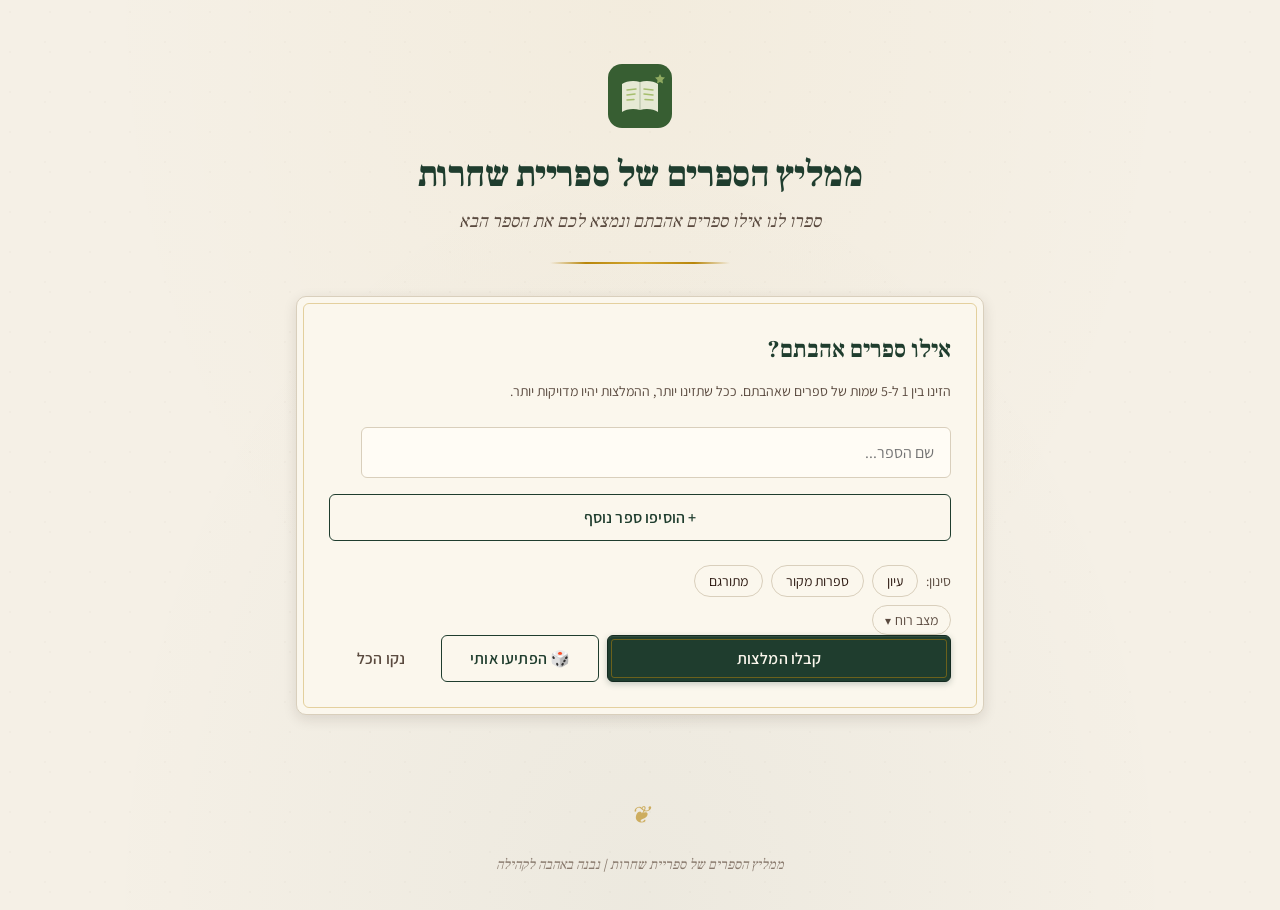
==== commit d6ae8940: "UI: mood row as collapsible toggle with active hint Co-Authored-By: Claude Sonnet 4.6 <noreply@anthr" ====
--- a/index.html
+++ b/index.html
@@ -66,8 +66,14 @@
           <button class="filter-chip" data-filter="origin" data-value="ישראלית">ספרות מקור</button>
           <button class="filter-chip" data-filter="language" data-value="translated">מתורגם</button>
         </div>
-        <div class="filters-row" id="moodRow">
-          <span class="filter-label">מצב רוח:</span>
+        <div class="mood-toggle-row">
+          <button class="mood-toggle-btn" id="moodToggleBtn">
+            <span class="mood-toggle-label">מצב רוח</span>
+            <span class="mood-toggle-arrow">▾</span>
+          </button>
+          <span class="mood-active-hint hidden" id="moodActiveHint"></span>
+        </div>
+        <div class="filters-row hidden" id="moodRow">
           <button class="filter-chip" data-filter="mood" data-value="מעורר השראה">מעורר השראה</button>
           <button class="filter-chip" data-filter="mood" data-value="עצוב ומרגש">עצוב ומרגש</button>
           <button class="filter-chip" data-filter="mood" data-value="מסתורי">מסתורי</button>
--- a/styles.css
+++ b/styles.css
@@ -413,7 +413,55 @@
 }
 
 #moodRow {
+  margin-top: var(--space-xs, 4px);
   margin-bottom: var(--space-lg);
+}
+
+.mood-toggle-row {
+  display: flex;
+  align-items: center;
+  gap: var(--space-sm);
+  margin-bottom: 0;
+}
+
+.mood-toggle-btn {
+  display: inline-flex;
+  align-items: center;
+  gap: 4px;
+  padding: 5px 12px;
+  font-size: var(--font-size-sm);
+  font-family: var(--font-main);
+  background: transparent;
+  border: 1px solid var(--color-border);
+  border-radius: 20px;
+  cursor: pointer;
+  color: var(--color-text-light);
+  transition: all 0.2s;
+}
+
+.mood-toggle-btn:hover {
+  border-color: var(--color-primary);
+  color: var(--color-primary);
+}
+
+.mood-toggle-btn.open {
+  border-color: var(--color-primary);
+  color: var(--color-primary);
+}
+
+.mood-toggle-arrow {
+  display: inline-block;
+  transition: transform 0.2s;
+  font-size: 0.75rem;
+}
+
+.mood-toggle-btn.open .mood-toggle-arrow {
+  transform: rotate(180deg);
+}
+
+.mood-active-hint {
+  font-size: var(--font-size-sm);
+  color: var(--color-primary);
 }
 
 .filter-label {
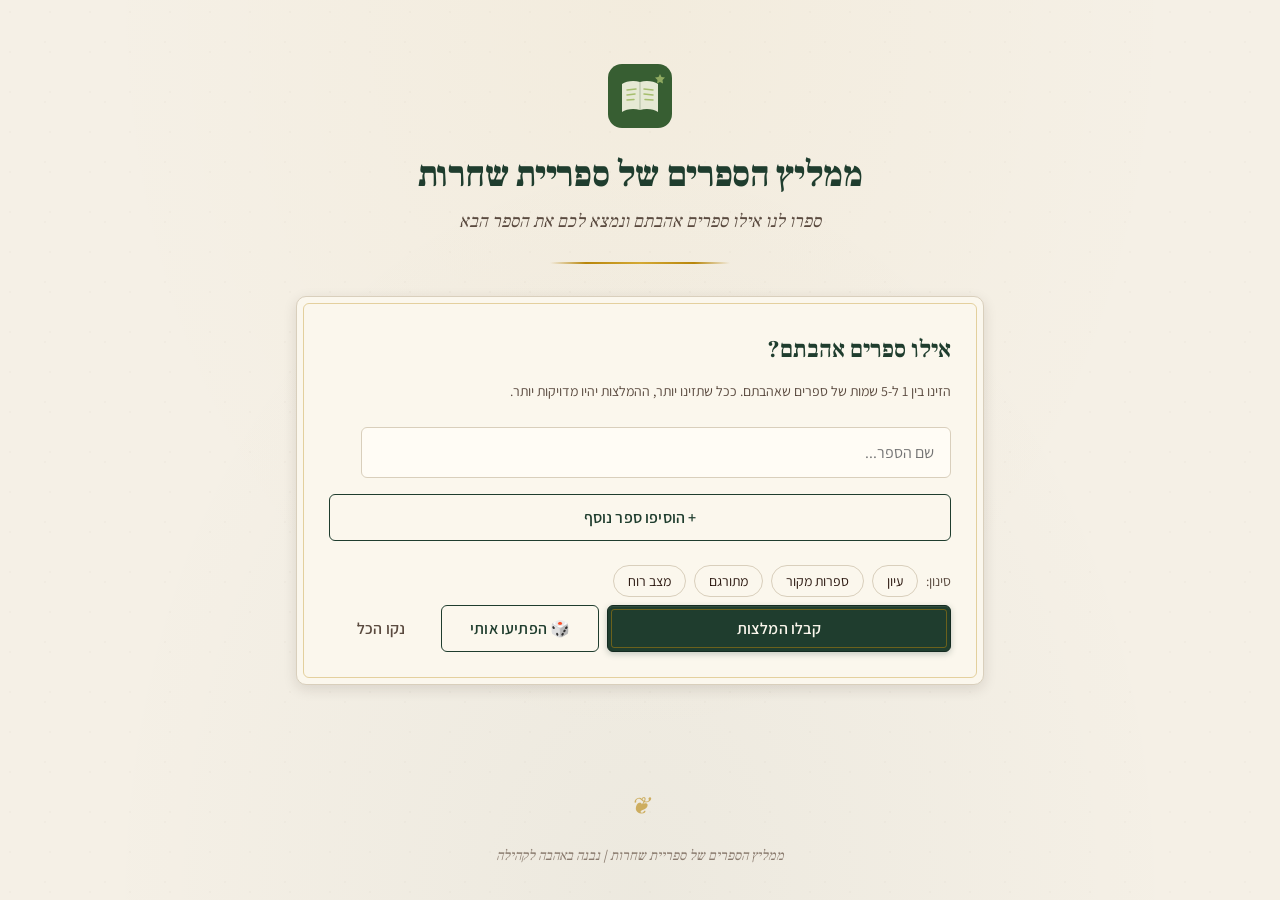
==== commit f33c671e: "UI: mood row as simple toggle chip Co-Authored-By: Claude Sonnet 4.6 <noreply@anthropic.com>" ====
--- a/index.html
+++ b/index.html
@@ -65,15 +65,10 @@
           <button class="filter-chip" data-filter="genre" data-value="עיון">עיון</button>
           <button class="filter-chip" data-filter="origin" data-value="ישראלית">ספרות מקור</button>
           <button class="filter-chip" data-filter="language" data-value="translated">מתורגם</button>
-        </div>
-        <div class="mood-toggle-row">
-          <button class="mood-toggle-btn" id="moodToggleBtn">
-            <span class="mood-toggle-label">מצב רוח</span>
-            <span class="mood-toggle-arrow">▾</span>
-          </button>
-          <span class="mood-active-hint hidden" id="moodActiveHint"></span>
+          <button class="filter-chip" id="moodToggleChip">מצב רוח</button>
         </div>
         <div class="filters-row hidden" id="moodRow">
+          <span class="filter-label">מצב רוח:</span>
           <button class="filter-chip" data-filter="mood" data-value="מעורר השראה">מעורר השראה</button>
           <button class="filter-chip" data-filter="mood" data-value="עצוב ומרגש">עצוב ומרגש</button>
           <button class="filter-chip" data-filter="mood" data-value="מסתורי">מסתורי</button>
--- a/styles.css
+++ b/styles.css
@@ -413,55 +413,8 @@
 }
 
 #moodRow {
-  margin-top: var(--space-xs, 4px);
+  margin-top: 2px;
   margin-bottom: var(--space-lg);
-}
-
-.mood-toggle-row {
-  display: flex;
-  align-items: center;
-  gap: var(--space-sm);
-  margin-bottom: 0;
-}
-
-.mood-toggle-btn {
-  display: inline-flex;
-  align-items: center;
-  gap: 4px;
-  padding: 5px 12px;
-  font-size: var(--font-size-sm);
-  font-family: var(--font-main);
-  background: transparent;
-  border: 1px solid var(--color-border);
-  border-radius: 20px;
-  cursor: pointer;
-  color: var(--color-text-light);
-  transition: all 0.2s;
-}
-
-.mood-toggle-btn:hover {
-  border-color: var(--color-primary);
-  color: var(--color-primary);
-}
-
-.mood-toggle-btn.open {
-  border-color: var(--color-primary);
-  color: var(--color-primary);
-}
-
-.mood-toggle-arrow {
-  display: inline-block;
-  transition: transform 0.2s;
-  font-size: 0.75rem;
-}
-
-.mood-toggle-btn.open .mood-toggle-arrow {
-  transform: rotate(180deg);
-}
-
-.mood-active-hint {
-  font-size: var(--font-size-sm);
-  color: var(--color-primary);
 }
 
 .filter-label {
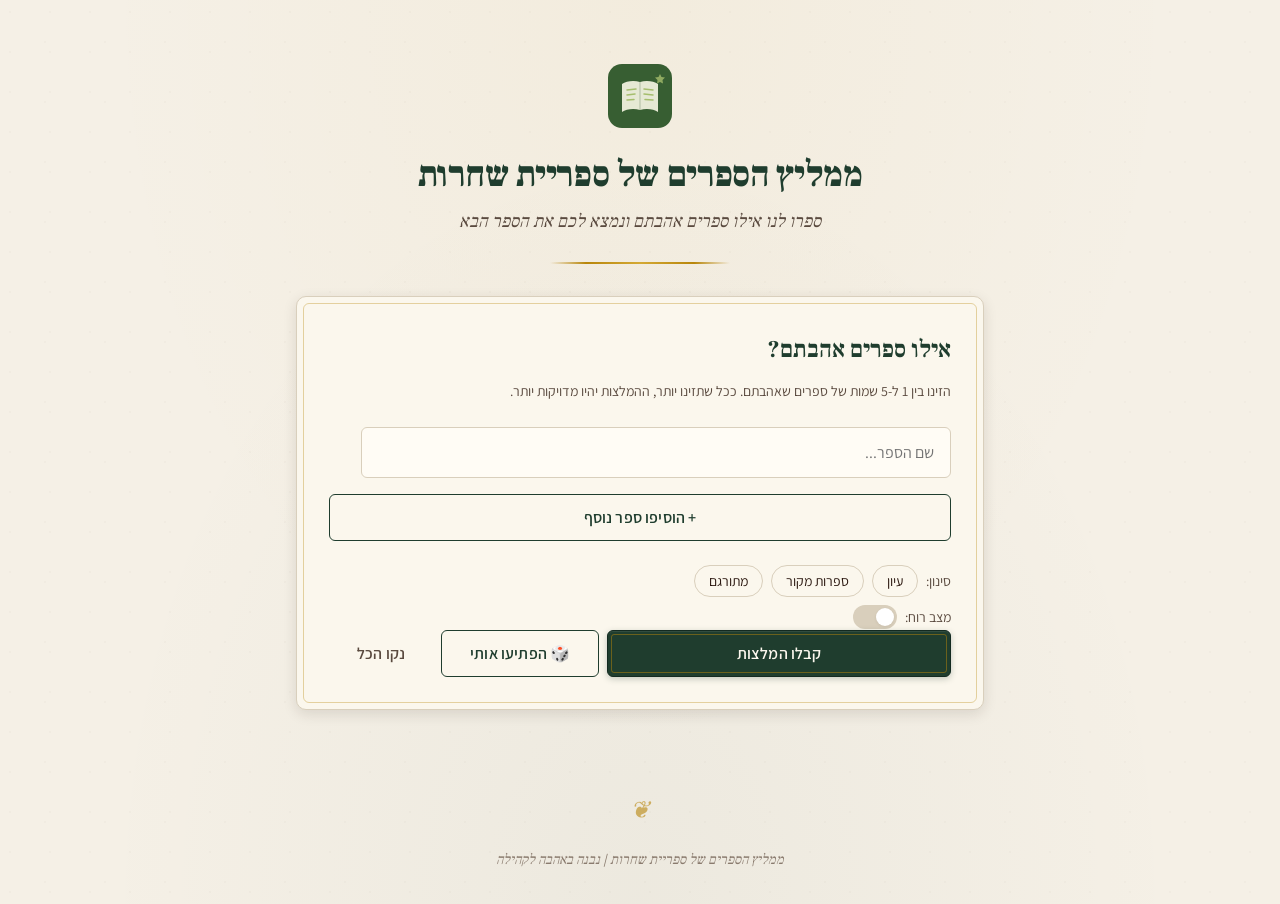
==== commit 238cbb43: "UI: mood toggle as switch on new row, no chip wrapper" ====
--- a/index.html
+++ b/index.html
@@ -65,10 +65,16 @@
           <button class="filter-chip" data-filter="genre" data-value="עיון">עיון</button>
           <button class="filter-chip" data-filter="origin" data-value="ישראלית">ספרות מקור</button>
           <button class="filter-chip" data-filter="language" data-value="translated">מתורגם</button>
-          <button class="filter-chip" id="moodToggleChip">מצב רוח</button>
+        </div>
+        <div class="mood-header-row">
+          <span class="filter-label">מצב רוח:</span>
+          <label class="toggle-label">
+            <input type="checkbox" id="moodToggle" />
+            <span class="toggle-switch"></span>
+          </label>
         </div>
         <div class="filters-row hidden" id="moodRow">
-          <span class="filter-label">מצב רוח:</span>
+          <span class="filter-label"></span>
           <button class="filter-chip" data-filter="mood" data-value="מעורר השראה">מעורר השראה</button>
           <button class="filter-chip" data-filter="mood" data-value="עצוב ומרגש">עצוב ומרגש</button>
           <button class="filter-chip" data-filter="mood" data-value="מסתורי">מסתורי</button>
--- a/styles.css
+++ b/styles.css
@@ -412,8 +412,15 @@
   margin-bottom: var(--space-sm);
 }
 
+.mood-header-row {
+  display: flex;
+  align-items: center;
+  gap: var(--space-sm);
+  margin-bottom: 0;
+}
+
 #moodRow {
-  margin-top: 2px;
+  margin-top: var(--space-sm);
   margin-bottom: var(--space-lg);
 }
 
